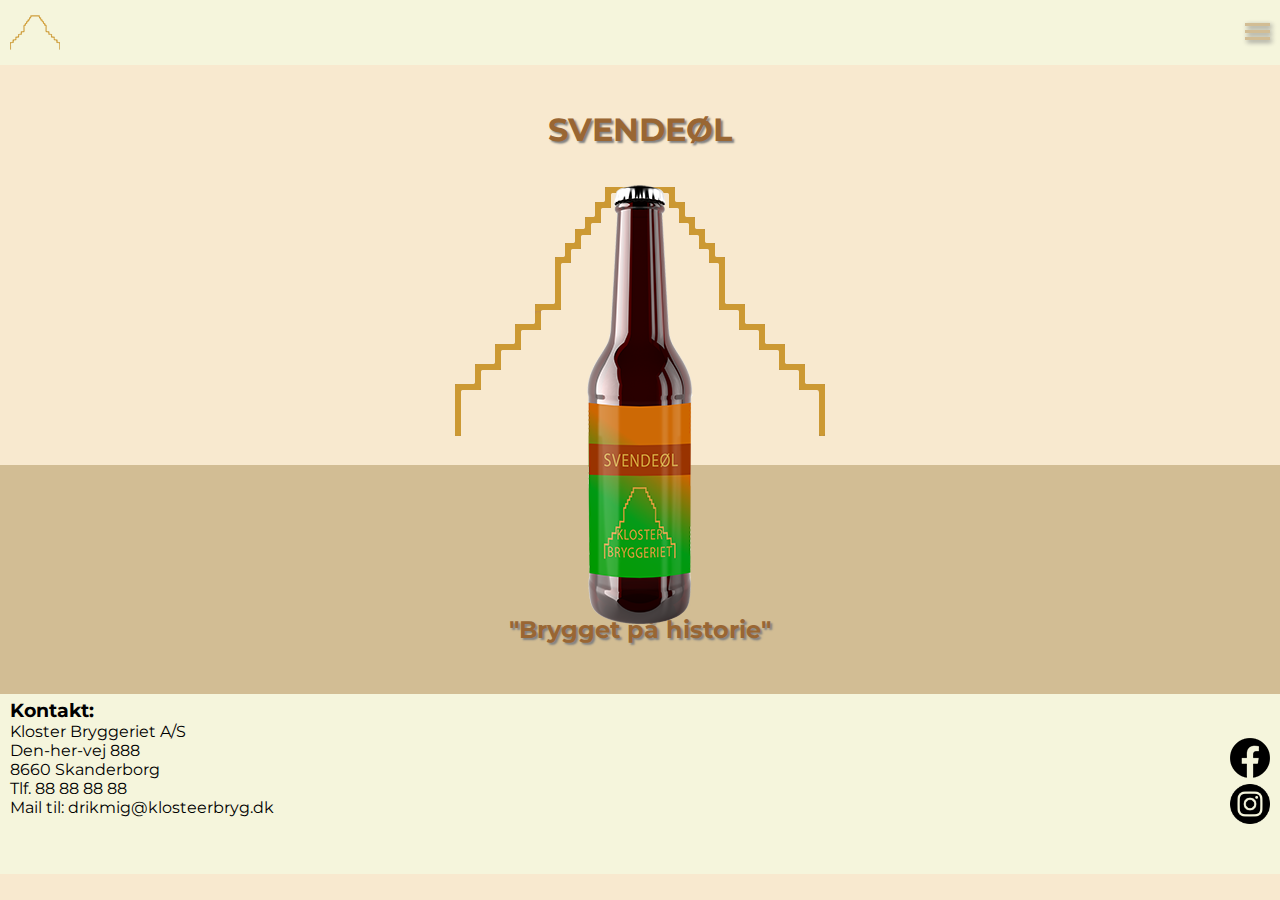
==== index.html @ 367b2452 "First commit" ====
<!DOCTYPE html>
<html lang="en">

<head>
    <meta charset="UTF-8">
    <meta name="viewport" content="width=device-width, initial-scale=1.0">
    <link rel="preconnect" href="https://fonts.gstatic.com">
    <link href="https://fonts.googleapis.com/css2?family=Montserrat:wght@300&display=swap" rel="stylesheet">
    <link rel="stylesheet" type="text/css" href="css/style.css">
    <title>Svendeøl | Kloster Bryggeriet</title>
</head>

<body>
    <header>
        <a href="#" class="logo">
            <img src="img/klosterlogo_small.png" alt="klosterbryggeri logo">
        </a>
        <div class="nav_icon">
            <div class="bar1"></div>
            <div class="bar2"></div>
            <div class="bar3"></div>
        </div>
        <nav class="page_navigation">
            <ul class="navigation_list">
                <li class="navigation_item"><a href="#">FORSIDE</a></li>
                <li class="navigation_item"><a href="pages/i_flasken.html">I FLASKEN</a></li>
                <li class="navigation_item"><a href="pages/om_navnet.html">OM NAVNET</a></li>
                <li class="navigation_item"><a href="pages/vind.html">VIND</a></li>
                <li class="navigation_item"><a href="pages/om_bryggeriet.html">OM BRYGGERIET</a></li>
            </ul>
        </nav>
    </header>
    <main>
        <section class="hero_section">
            <h1 class="frontpage_title" >SVENDEØL</h1>
            <img class="background_image" src="img/klosterlogo2.png" alt="klosterbryggeri logo stor">
            <img class="foreground_image" src="img/hero_original.png" alt="Svendeøl flaske, Mockup psd created by anthonyboyd - www.freepik.com">
            <h2 class="slogan">"Brygget på historie"</h2>
        </section>
    </main>
    <footer>
        <section class="contact_section">
            <h3 class="footer_title">Kontakt:</h3>
            <p>Kloster Bryggeriet A/S<br>
                Den-her-vej 888<br>
                8660 Skanderborg<br>
                Tlf. 88 88 88 88<br>
                Mail til: drikmig@klosteerbryg.dk</br>
            </p>
        </section>
        <section class="so_me_section">
            <a href="#" class="facebook">
                <img src="img/Circled_Facebook_svg.png" alt="facebook logo">
            </a>
            <a href="#" class="instagram">
                <img src="img/Circled_Instagram_svg.png" alt="instagram logo">
            </a>
        </section>
    </footer>
    <script src="js/main.js" async defer></script>
</body>

</html>
---- css/style.css ----
/* CSS Reset */

* {
    margin: 0;
    padding: 0;
    box-sizing: border-box;
}

html {
    font-size: 100%;
    font-family: 'Montserrat', sans-serif;
}

body {
    background-color: #F8E9CF;
}

/* Mobile First Styling */

/*---------- Menu BTN animation ----------*/

.nav_icon {
    display: inline-block;
    cursor: pointer;
    margin: auto 0px;
    position: absolute;
    top: 1.2rem;
    right: 10px;
}

.bar1,
.bar2,
.bar3 {
    width: 25px;
    height: 3px;
    background-color: #D2BD94;
    margin: 4px 0;
    transition: 0.4s;
    box-shadow: 2px 2px 5px grey;
}

/* Rotate first bar */
.open .bar1 {
    transform: rotate(-45deg) translate(-6px, 4px);
}

/* Fade out the second bar */
.open .bar2 {
    opacity: 0;
}

/* Rotate last bar */
.open .bar3 {
    transform: rotate(45deg) translate(-6px, -4px);
}

/*-------------------- HEADER --------------------*/

header {
    background-color: beige;
    height: 65px;
    width: 100%;
    position: fixed;
    top: 0;
    z-index: 1;
}

.logo img {
    padding: 12.5px 10px;
}

.navigation_list {
    list-style: none;
    position: absolute;
    top: 65px;
    width: 100vw;
    background-color: #D2BD94;
    display: none;
    z-index: 2;
}

.navigation_item {
    text-align: left;
    padding: 1.12em 1.25em;
    border: 1px solid beige;
}

a {
    text-decoration: none;
    color: #996633;
    font-size: 1.4em;
}

/*-------------------- MAIN --------------------*/

main {
    padding-top: 10vh;
}

.hero_section {
    display: flex;
    flex-direction: column;
    align-items: center;
    justify-content: center;
}

.frontpage_title {
    font-size: 2em;
    color: #996633;
    padding: 20px 0;
    text-shadow: 2px 2px 2px grey;
}

.foreground_image {
    position: absolute;
    top: 20vh;
}

.slogan {
    color: #996633;
    padding: 150px 0px 50px;
    width: 100%;
    text-align: center;
    background-color: #D2BD94;
    text-shadow: 2px 2px 2px grey;
}



/*-------------------- FOOTER --------------------*/

footer {
    background-color: beige;
    display: flex;
    justify-content: space-between;
    height: 20vh;
    width: 100%;
}

.so_me_section {
    display: flex;
    flex-direction: column;
    padding: 10px 10px;
    justify-content: center;
}

.instagram img {
    height: 40px;
    width: 40px;
}

.contact_section {
    align-items: center;
    margin: 5px 0 10px 10px;
}
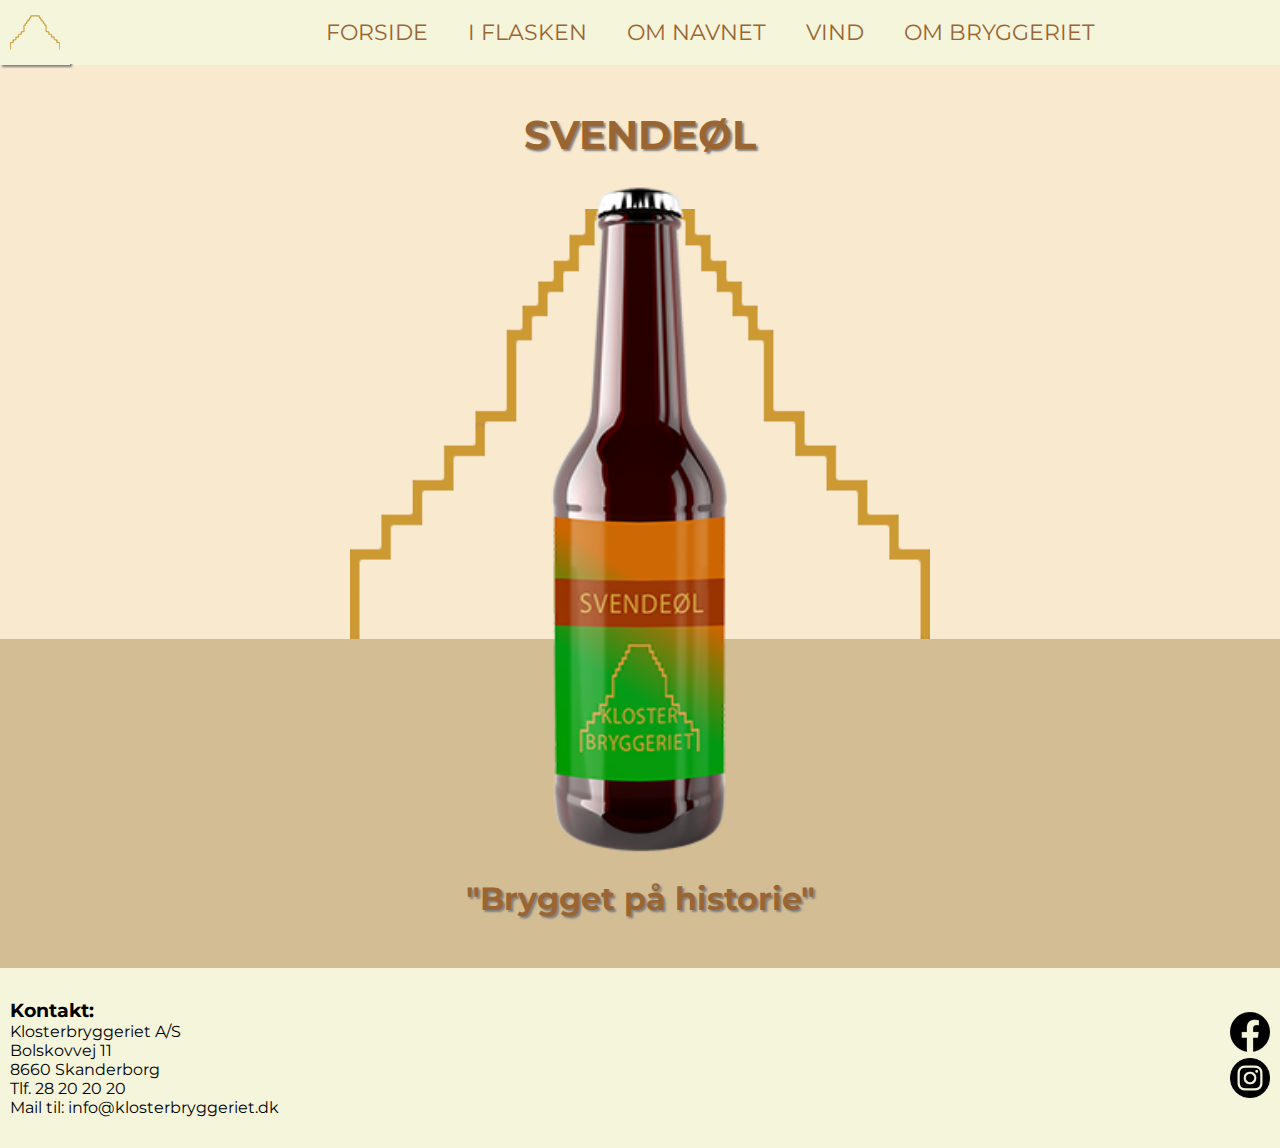
==== commit 3d283821: "Mediaqueries done" ====
--- a/index.html
+++ b/index.html
@@ -4,6 +4,7 @@
 <head>
     <meta charset="UTF-8">
     <meta name="viewport" content="width=device-width, initial-scale=1.0">
+    <link rel="shortcut icon" href="img/klosterlogo_small.png" type="image/x-icon">
     <link rel="preconnect" href="https://fonts.gstatic.com">
     <link href="https://fonts.googleapis.com/css2?family=Montserrat:wght@300&display=swap" rel="stylesheet">
     <link rel="stylesheet" type="text/css" href="css/style.css">
@@ -32,7 +33,7 @@
     </header>
     <main>
         <section class="hero_section">
-            <h1 class="frontpage_title" >SVENDEØL</h1>
+            <h1 class="page_title" >SVENDEØL</h1>
             <img class="background_image" src="img/klosterlogo2.png" alt="klosterbryggeri logo stor">
             <img class="foreground_image" src="img/hero_original.png" alt="Svendeøl flaske, Mockup psd created by anthonyboyd - www.freepik.com">
             <h2 class="slogan">"Brygget på historie"</h2>
@@ -41,18 +42,18 @@
     <footer>
         <section class="contact_section">
             <h3 class="footer_title">Kontakt:</h3>
-            <p>Kloster Bryggeriet A/S<br>
-                Den-her-vej 888<br>
+            <p>Klosterbryggeriet A/S<br>
+                Bolskovvej 11<br>
                 8660 Skanderborg<br>
-                Tlf. 88 88 88 88<br>
-                Mail til: drikmig@klosteerbryg.dk</br>
+                Tlf. 28 20 20 20<br>
+                Mail til: info@klosterbryggeriet.dk</br>
             </p>
         </section>
         <section class="so_me_section">
-            <a href="#" class="facebook">
+            <a href="https://www.facebook.com/Klosterbryggeriet-173353999345110/" target="_blank" class="facebook">
                 <img src="img/Circled_Facebook_svg.png" alt="facebook logo">
             </a>
-            <a href="#" class="instagram">
+            <a href="https://www.instagram.com/klosterbryggeriet/" target="_blank" class="instagram">
                 <img src="img/Circled_Instagram_svg.png" alt="instagram logo">
             </a>
         </section>
--- a/css/style.css
+++ b/css/style.css
@@ -104,11 +104,17 @@
     justify-content: center;
 }
 
-.frontpage_title {
+.page_title {
     font-size: 2em;
     color: #996633;
     padding: 20px 0;
+    text-align: center;
     text-shadow: 2px 2px 2px grey;
+}
+
+.section_title {
+    color: #996633;
+    padding: 0 0 30px 0;
 }
 
 .foreground_image {
@@ -118,14 +124,140 @@
 
 .slogan {
     color: #996633;
-    padding: 150px 0px 50px;
+    padding: 200px 0px 50px;
     width: 100%;
     text-align: center;
     background-color: #D2BD94;
     text-shadow: 2px 2px 2px grey;
 }
 
-
+/* I Flasken subpage */
+
+.page_content {
+    display: flex;
+    flex-direction: column;
+    align-items: center;
+}
+
+.section_text {
+    text-align: center;
+    color: #996633;
+    background-color: beige;
+    font-size: 1.25em;
+    line-height: 24px;
+}
+
+.ingredient {
+    display: flex;
+    flex-direction: column;
+    align-items: center;
+    border: 1px solid white;
+    box-shadow: 2px 2px 5px grey;
+    margin: 30px 0;
+}
+
+.ingredient img {
+    height: 300px;
+    width: 300px;
+}
+
+.ingredient figcaption {
+    background-color: white;
+    opacity: 1;
+    width: 300px;
+    height: 200px;
+}
+
+.ingredient_name {
+    color: #996633;
+    text-align: center;
+    margin-top: 10px;
+}
+
+.ingredient_wrapper {
+    display: flex;
+    max-width: 100%;
+    flex-wrap: wrap;
+    justify-content: space-evenly;
+}
+
+.ing_text {
+    margin-bottom: 30px;
+}
+
+.caption_p {
+    color: #996633;
+    text-align: center;
+}
+
+span {
+    font-size: 0.75em;
+}
+
+span a {
+    font-size: 0.75em;
+}
+
+/* Om navnet subpage */
+
+.label_figure {
+    display: flex;
+    flex-direction: column;
+    align-items: center;
+}
+
+.beer_label {
+    width: 300px;
+    height: 450px;
+    border-radius: 10%;
+    border: 1px solid white;
+    box-shadow: 2px 2px 5px grey;
+    margin-top: 30px;
+}
+
+.label_caption {
+    margin: 30px 0;
+    padding: 20px 10px;
+    background-color: beige;
+}
+
+/* Vind subpage */
+
+.beer_bottles {
+    width: 375px;
+    height: 250px;
+    border: 1px solid white;
+}
+
+.competition_caption {
+    background-color: beige;
+}
+
+.competition_caption p {
+    margin: 30px 0;
+    font-size: 1.25em;
+}
+
+/* Om Bryggeriet subpage */
+
+.mossoe {
+    height: 250px;
+    width: 375px;
+    border: 1px solid white;
+}
+
+.brewery_caption {
+    background-color: beige;
+}
+
+.brewery_caption p {
+    margin: 30px 0;
+    font-size: 1.25em;
+}
+
+.bottle {
+    display: none;
+}
 
 /*-------------------- FOOTER --------------------*/
 
@@ -135,6 +267,7 @@
     justify-content: space-between;
     height: 20vh;
     width: 100%;
+    bottom: 0;
 }
 
 .so_me_section {
@@ -151,5 +284,185 @@
 
 .contact_section {
     align-items: center;
-    margin: 5px 0 10px 10px;
-}
+    margin: auto 10px;
+}
+
+
+/* Tablet styling */
+
+@media only screen and (min-width: 768px) {
+
+    .page_title {
+        font-size: 2.5em;
+    }
+
+    .slogan {
+        font-size: 2em;
+    }
+
+    .foreground_image {
+        position: absolute;
+        top: 19vh;
+        width: 200px;
+        height: 550px;
+    }
+
+    .background_image {
+        width: 480px;
+        height: 359px;
+        padding-top: 30px;
+    }
+
+    .section_text {
+        font-size: 1.25em;
+        line-height: 28px;
+    }
+
+
+    .ingredient img {
+        height: 350px;
+        width: 350px;
+    }
+
+    .ingredient figcaption {
+        background-color: white;
+        opacity: 1;
+        width: 350px;
+        height: 250px;
+    }
+
+    .ingredient_name {
+        font-size: 1.5em;
+    }
+
+    .caption_p {
+        font-size: 1.25em;
+    }
+
+    .beer_bottles {
+        height: 333px;
+        width: 500px;
+    }
+
+    .mossoe {
+        height: 333px;
+        width: 500px;
+    }
+
+    .bottle {
+        display: none;
+    }
+}
+
+/* PC styling */
+
+@media only screen and (min-width: 1075px) {
+
+    .beer_bottles {
+        height: 500px;
+        width: 750px;
+    }
+
+    .mossoe {
+        height: 500px;
+        width: 750px;
+    }
+
+    .page_title {
+        font-size: 2.5em;
+    }
+
+    .slogan {
+        font-size: 2em;
+        padding: 240px 0 50px;
+    }
+
+    .foreground_image {
+        position: absolute;
+        top: 20vh;
+        width: 250px;
+        height: 680px;
+    }
+
+    .background_image {
+        width: 580px;
+        height: 460px;
+        padding-top: 30px;
+    }
+
+    header {
+        display: flex;
+    }
+
+    .nav_icon {
+        display: none;
+    }
+
+    .navigation_list {
+        display: flex;
+        justify-content: center;
+        position: static;
+        background-color: beige;
+    }
+
+    .navigation_item {
+        border: none;
+    }
+
+
+    .navigation_item :hover {
+        text-shadow: 2px 2px 2px grey;
+    }
+
+    .logo :hover {
+        box-shadow: 2px 2px 2px grey;
+    }
+
+    .ingredient_wrapper {
+        display: grid;
+        grid-template-columns: 1fr 1fr 1fr;
+        grid-template-rows: 1fr 1fr;
+        gap: 0px 0px;
+        grid-template-areas:
+            "ing1 bottle ing2"
+            "ing3 bottle ing4";
+    }
+
+    .bottle {
+        display: block;
+        margin: auto;
+        height: 650px;
+    }
+
+    .bottle {
+        grid-area: bottle;
+    }
+
+    .ing2 {
+        grid-area: ing2;
+    }
+
+    .ing4 {
+        grid-area: ing4;
+    }
+
+    .ing1 {
+        grid-area: ing1;
+    }
+
+    .ing3 {
+        grid-area: ing3;
+    }
+
+    .label_figure {
+        flex-direction: row;
+        justify-content: center;
+    }
+
+    .beer_label {
+        height: 550px;
+        width: 400px;
+        margin: auto;
+    }
+
+}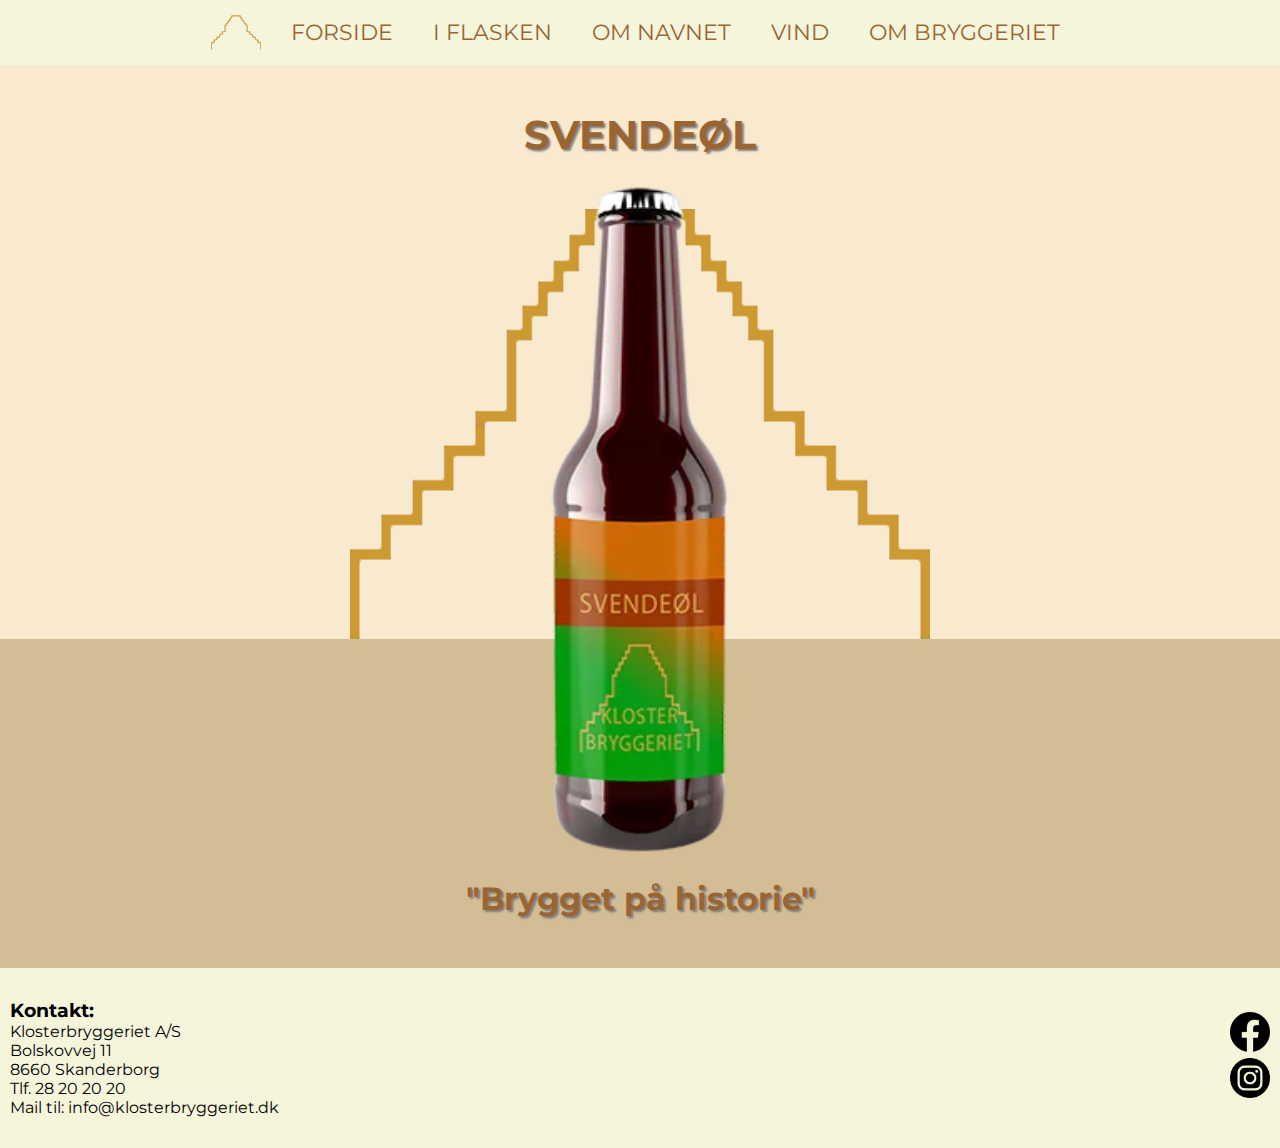
==== commit 583ce824: "Optimization" ====
--- a/index.html
+++ b/index.html
@@ -35,7 +35,7 @@
         <section class="hero_section">
             <h1 class="page_title" >SVENDEØL</h1>
             <img class="background_image" src="img/klosterlogo2.png" alt="klosterbryggeri logo stor">
-            <img class="foreground_image" src="img/hero_original.png" alt="Svendeøl flaske, Mockup psd created by anthonyboyd - www.freepik.com">
+            <img class="foreground_image" src="img/hero_original.webp" alt="Svendeøl flaske, Mockup psd created by anthonyboyd - www.freepik.com">
             <h2 class="slogan">"Brygget på historie"</h2>
         </section>
     </main>
--- a/css/style.css
+++ b/css/style.css
@@ -73,7 +73,7 @@
     list-style: none;
     position: absolute;
     top: 65px;
-    width: 100vw;
+    width: 100%;
     background-color: #D2BD94;
     display: none;
     z-index: 2;
@@ -392,6 +392,7 @@
 
     header {
         display: flex;
+        justify-content: center;
     }
 
     .nav_icon {
@@ -400,7 +401,6 @@
 
     .navigation_list {
         display: flex;
-        justify-content: center;
         position: static;
         background-color: beige;
     }
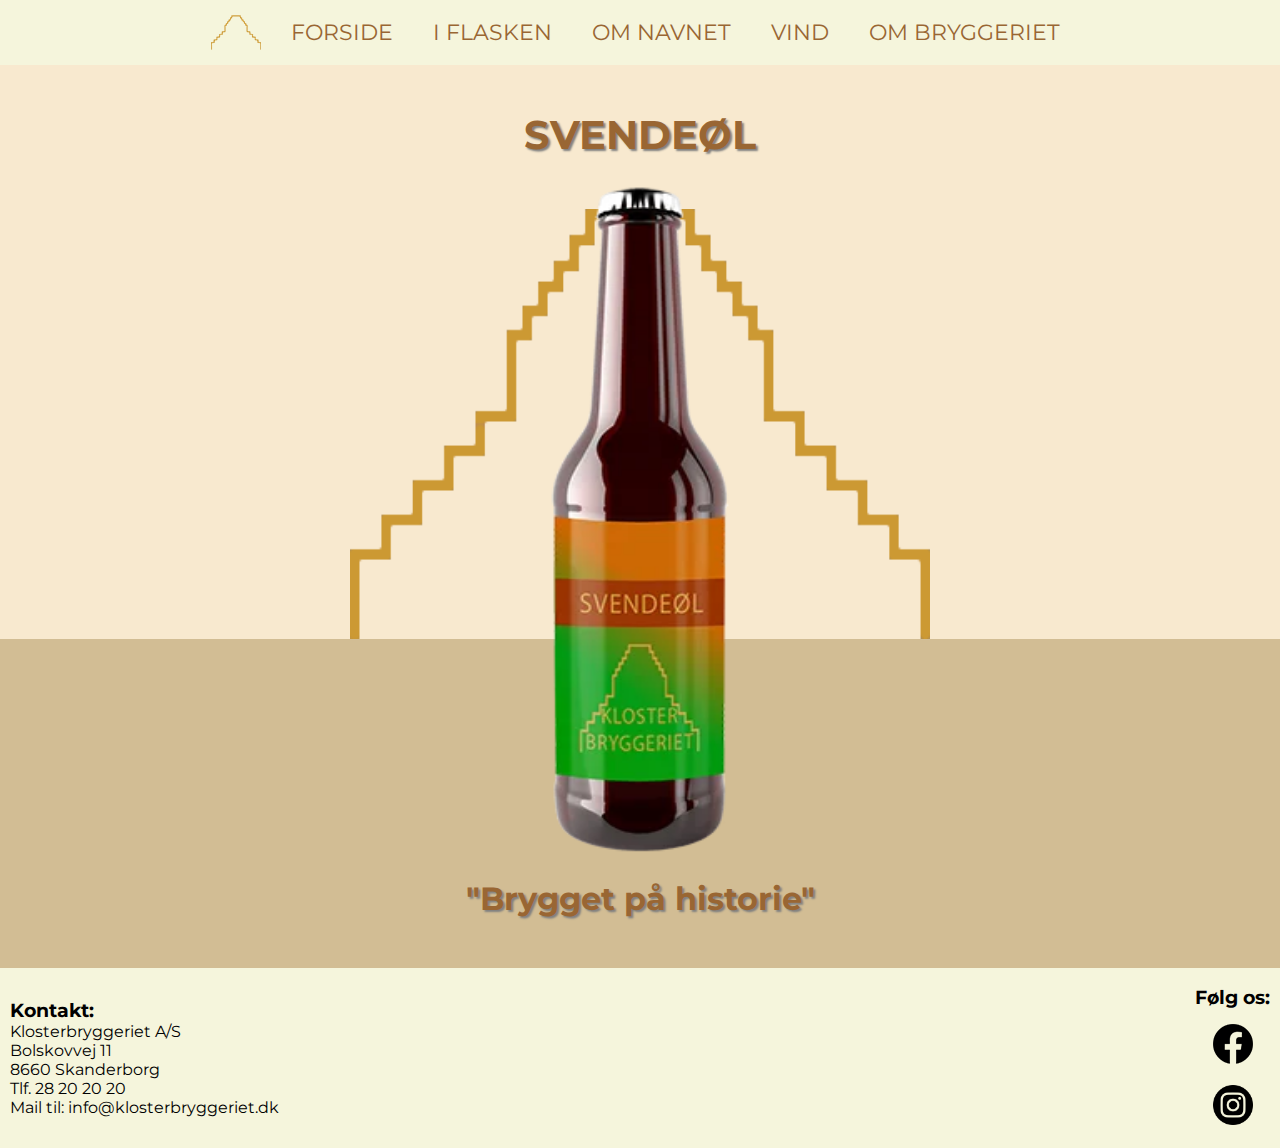
==== commit 954106c9: "Footer fix validation" ====
--- a/index.html
+++ b/index.html
@@ -46,10 +46,11 @@
                 Bolskovvej 11<br>
                 8660 Skanderborg<br>
                 Tlf. 28 20 20 20<br>
-                Mail til: info@klosterbryggeriet.dk</br>
+                Mail til: info@klosterbryggeriet.dk
             </p>
         </section>
         <section class="so_me_section">
+            <h3 class="social_title">Følg os:</h3>
             <a href="https://www.facebook.com/Klosterbryggeriet-173353999345110/" target="_blank" class="facebook">
                 <img src="img/Circled_Facebook_svg.png" alt="facebook logo">
             </a>
--- a/css/style.css
+++ b/css/style.css
@@ -274,7 +274,8 @@
     display: flex;
     flex-direction: column;
     padding: 10px 10px;
-    justify-content: center;
+    align-items: center;
+    justify-content: space-around;
 }
 
 .instagram img {
@@ -286,7 +287,6 @@
     align-items: center;
     margin: auto 10px;
 }
-
 
 /* Tablet styling */
 
